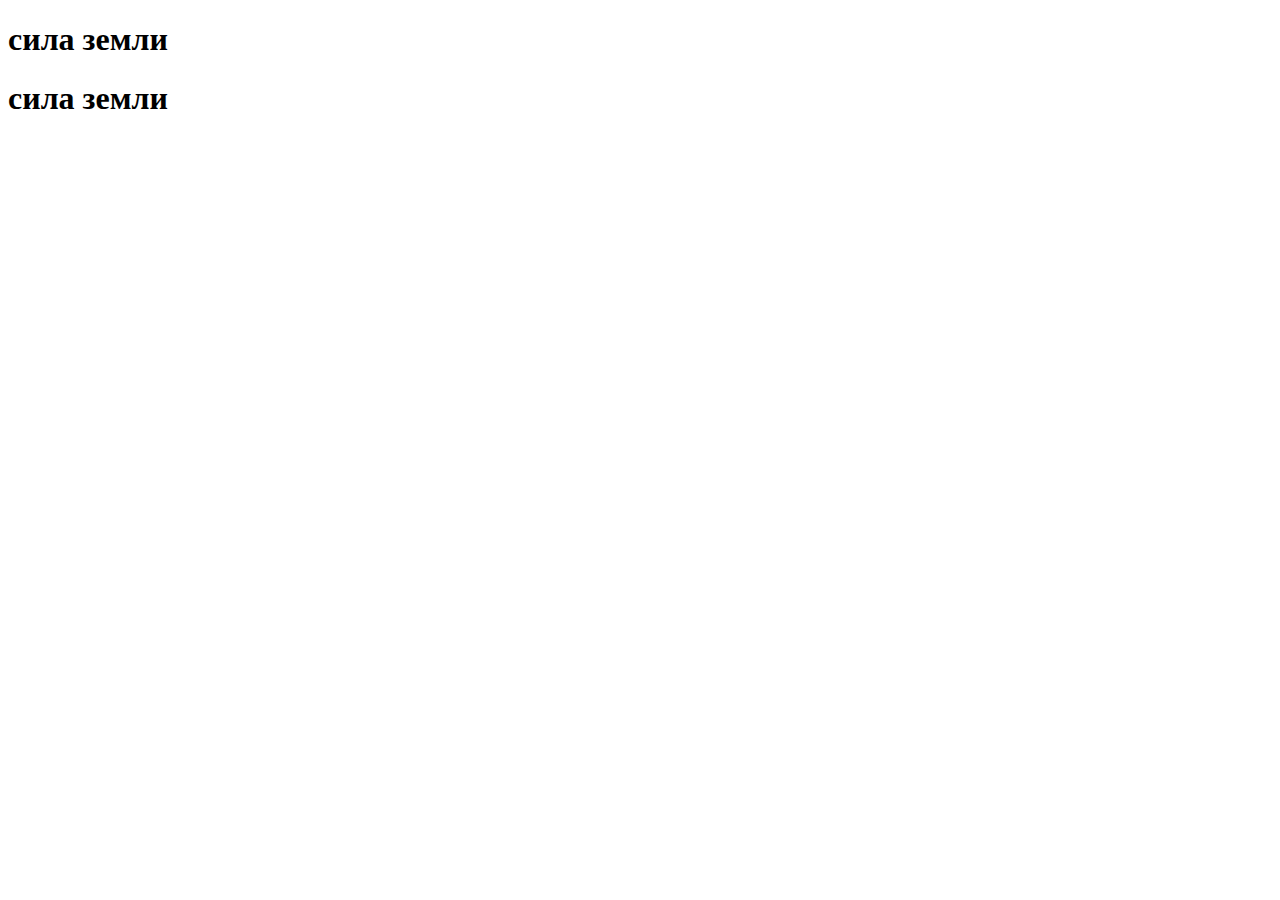
==== index.html @ 93dc607c "init" ====
<!DOCTYPE html>
<html lang="en">
<head>
    <meta charset="UTF-8">
    <meta http-equiv="X-UA-Compatible" content="IE=edge">
    <meta name="viewport" content="width=device-width, initial-scale=1.0">
    <title>Document</title>
</head>
<body>
    <h1>сила земли</h1>
    <h1>сила земли</h1>
</body>
</html>
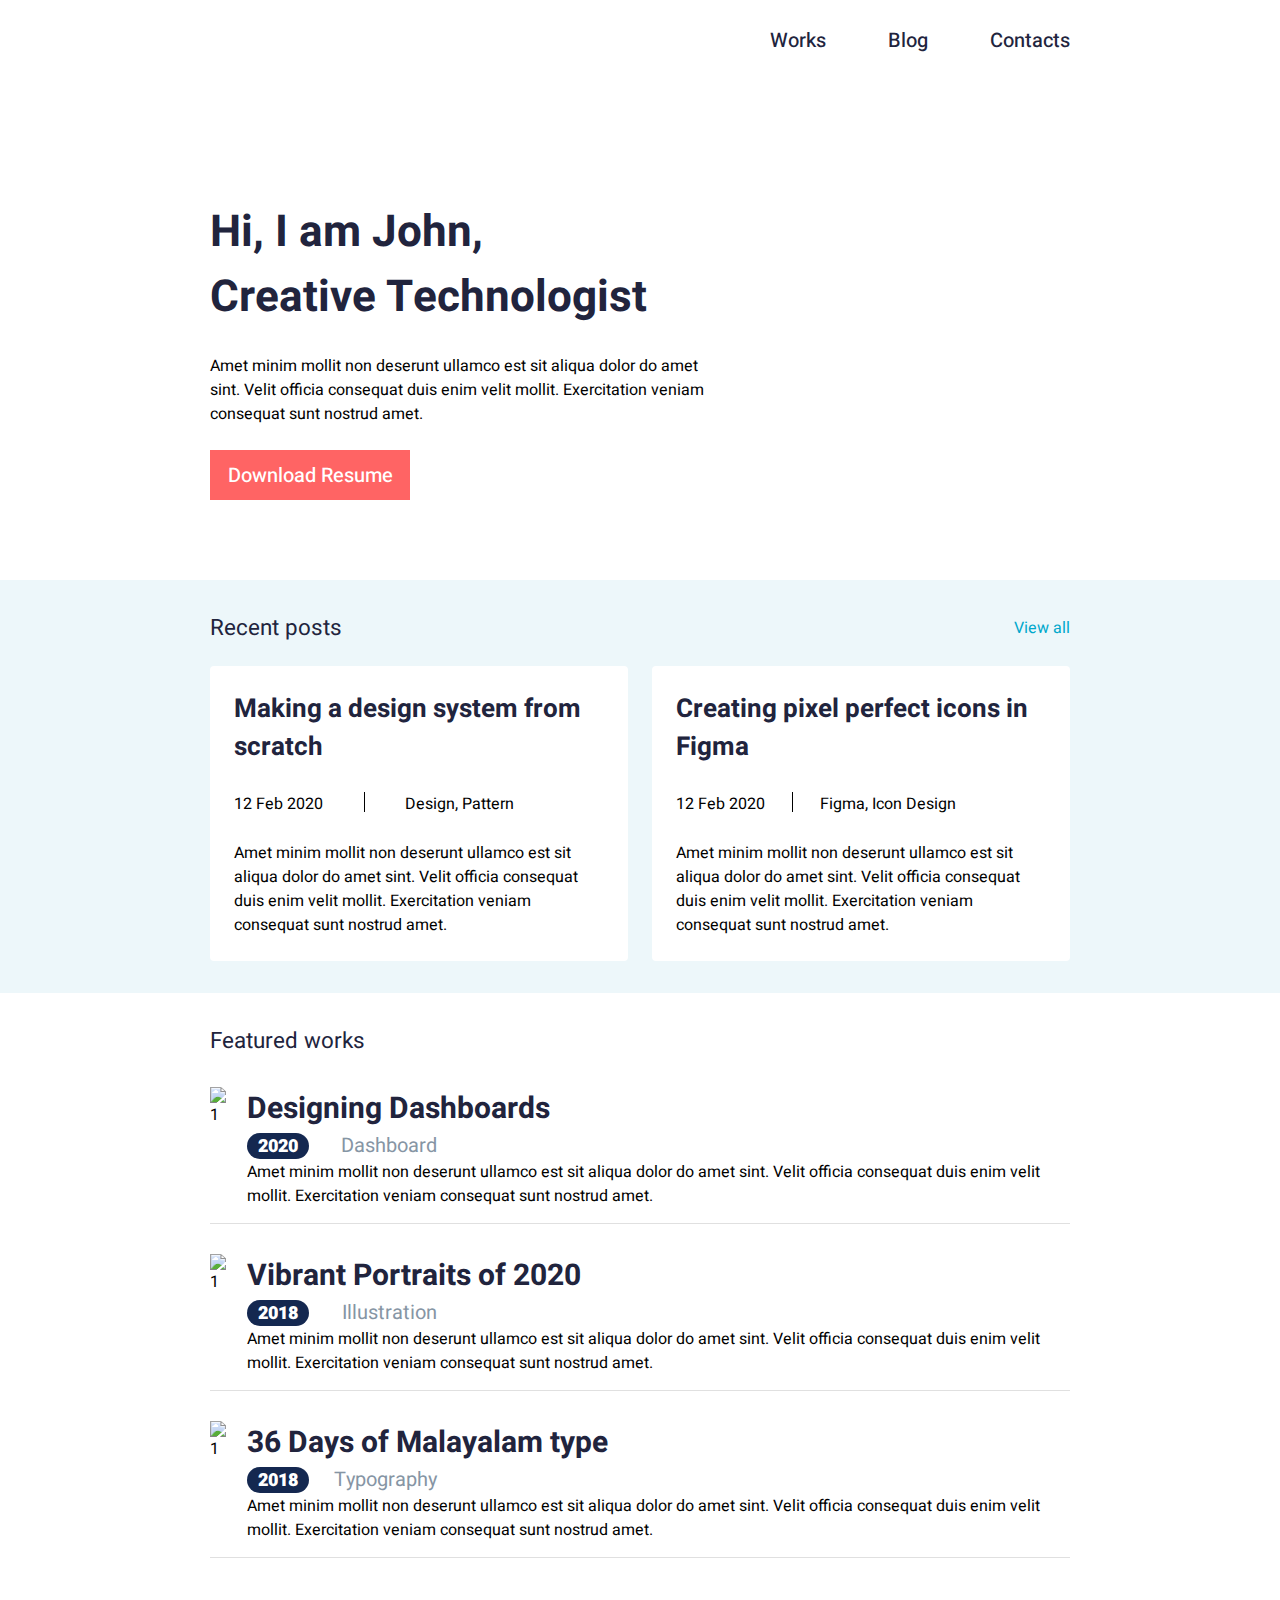
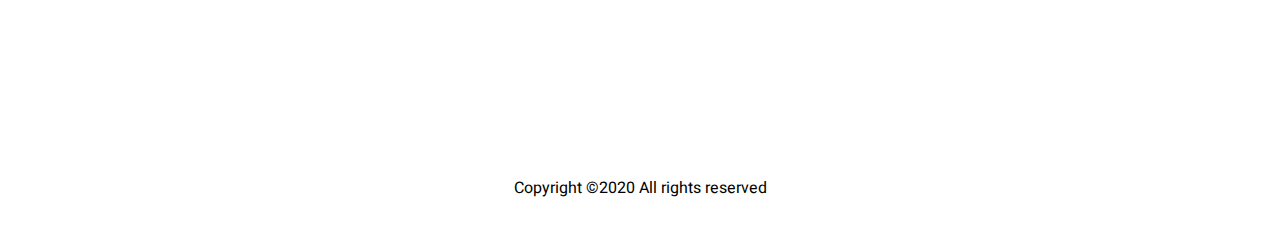
==== commit be7abf78: "new" ====
--- a/index.html
+++ b/index.html
@@ -5,9 +5,136 @@
     <meta http-equiv="X-UA-Compatible" content="IE=edge">
     <meta name="viewport" content="width=device-width, initial-scale=1.0">
     <title>Document</title>
+    <link rel="stylesheet" href="css/style.css">
 </head>
 <body>
-    <h1>сила земли</h1>
-    <h1>сила земли</h1>
+    <main>
+        <div class="container">
+            <header>
+                <ul class="menu">
+                    <li><a href="work.html">Works</a></li>
+                    <li><a href="blogs.html">Blog</a></li>
+                    <li><a href="#">Contacts</a></li>
+                </ul>
+
+                <button class="burger" onclick="toggleMenu()">
+                    <span class="line line-1"></span>
+                    <span class="line line-2"></span>
+                    <span class="line line-3"></span>
+                </button>
+            </header>
+        </div>
+
+        <div class="container">
+            <div class="content">
+                <div class="content-left">
+                    <h1>Hi, I am John, <br> Creative Technologist</h1>
+                    <p>Amet minim mollit non deserunt ullamco est sit aliqua dolor do amet sint. Velit officia consequat duis enim velit mollit. Exercitation veniam consequat sunt nostrud amet.</p>
+                    <button>Download Resume</button>
+                </div>
+                <div class="content-right">
+                    <img src="img/Ellipse 1.svg" alt="">
+                </div>
+            </div>
+        </div>
+
+       <section class="recent">
+           <div class="container">
+               <div class="recent-header">
+                   <h3>Recent posts</h3>
+                   <a href="#" class="all">View all</a>
+               </div>
+
+              <div class="recent-container">
+                    <div class="recent-card-container">
+                        <h3>Making a design system from scratch</h3>
+                        <div class="description">
+                            <p>12 Feb 2020</p>
+                            <span class="line"></span>
+                            <p>Design, Pattern</p>
+                        </div>
+                        <p>
+                            Amet minim mollit non deserunt ullamco est sit aliqua dolor do amet sint. Velit officia consequat duis enim velit mollit. Exercitation veniam consequat sunt nostrud amet.
+                        </p>
+                    </div>
+
+                   <div class="recent-card-container">
+                        <h3>Creating pixel perfect icons in Figma</h3>
+                        <div class="description">
+                            <p>12 Feb 2020</p>
+                            <span class="line"></span>
+                            <p>Figma, Icon Design</p>
+                        </div>
+                        <p>
+                            Amet minim mollit non deserunt ullamco est sit aliqua dolor do amet sint. Velit officia consequat duis enim velit mollit. Exercitation veniam consequat sunt nostrud amet.
+                        </p>
+                   </div>
+              </div>
+           </div>
+       </section>
+
+       <section class="works">
+           <div class="container">
+               <div class="works-header">
+                   <h3>Featured works</h3>
+               </div>
+
+               <div class="works-card-container">
+                   <img src="img/Rectangle 30.svg" alt="1">
+                   <div class="works-card-description">
+                       <h3>Designing Dashboards</h3>
+                       <div class="description">
+                           <div class="date">2020</div>
+                           <div class="tag">Dashboard</div>
+                       </div>
+                       <p>
+                           Amet minim mollit non deserunt ullamco est sit aliqua dolor do amet sint. Velit officia consequat duis enim velit mollit. Exercitation veniam consequat sunt nostrud amet.
+                       </p>
+                   </div>
+               </div>
+
+               <div class="works-card-container">
+                   <img src="img/Rectangle 32.svg" alt="1">
+                   <div class="works-card-description">
+                       <h3>Vibrant Portraits of 2020</h3>
+                       <div class="description">
+                           <div class="date">2018</div>
+                           <div class="tag">Illustration</div>
+                       </div>
+                       <p>
+                           Amet minim mollit non deserunt ullamco est sit aliqua dolor do amet sint. Velit officia consequat duis enim velit mollit. Exercitation veniam consequat sunt nostrud amet.
+                       </p>
+                   </div>
+               </div>
+
+               <div class="works-card-container">
+                   <img src="img/Rectangle 34.svg" alt="1">
+                   <div class="works-card-description">
+                       <h3>36 Days of Malayalam type</h3>
+                       <div class="description">
+                           <div class="date">2018</div>
+                           <div class="tag">Typography</div>
+                       </div>
+                       <p>
+                           Amet minim mollit non deserunt ullamco est sit aliqua dolor do amet sint. Velit officia consequat duis enim velit mollit. Exercitation veniam consequat sunt nostrud amet.
+                       </p>
+                   </div>
+               </div>
+           </div>
+       </section>
+       <footer>
+           <nav>
+               <ul>
+                    <li> <a href="#"> <div class="vk"></div> </a> </li>
+                    <li> <a href="#"> <div class="ok"></div> </a> </li>
+                    <li> <a href="#"> <div class="tg"></div> </a> </li>
+               </ul>
+           </nav>
+           <p>Copyright ©2020 All rights reserved</p>
+       </footer>
+    </main>
+
+    <script src="js/script.js"></script>
+
 </body>
 </html>--- a/css/style.css
+++ b/css/style.css
@@ -0,0 +1,433 @@
+@import url('https://fonts.googleapis.com/css2?family=Heebo:wght@100;200;300;400;500;600;700;800;900&display=swap');
+
+:root {
+    font-size: 16px;
+    --main-color: #21243d;
+    --primary-color: #FF6464;
+    --secondary-color: #00A8CC;
+    --gray-color: #8695a4;
+    --dark-blue: #142850;
+    --blue-bg: #edf7fa;
+    --border-gray: #e0e0e0;
+}
+
+body, html, main {
+    overflow-x: hidden;
+}
+
+* {
+    font-family: 'Heebo', sans-serif;
+    box-sizing: border-box;
+    margin: 0;
+    padding: 0;
+}
+
+section h3 {
+    font-size: 1.4rem;
+    font-weight: 400;
+}
+
+h1 {
+    font-size: 2.75rem;
+}
+
+p {
+    font-size: 1rem;
+}
+
+h1, h2, h3, h4 { 
+    color: var(--main-color);
+}
+
+section.work-detailed h3, section.work-detailed h4 {
+    font-weight: 500;
+    margin: 5px 0;
+}
+
+section.work-detailed h3 {
+    font-size: 1.875rem;
+}
+
+section.work-detailed h4 {
+    font-size: 1.5rem;
+}
+
+.content button {
+    width: 200px;
+    height: 50px;
+    background-color: var(--primary-color);
+    font-size: 1.25rem;
+    font-weight: 500;
+    border: none;
+    color: white;
+}
+
+.container {
+    width: 860px;
+    margin: 0 auto;
+    max-width: 100%;
+}
+
+header {
+    width: 100%; 
+    height: 80px; 
+    display: flex;
+    justify-content: flex-end;
+    align-items: center;
+}
+
+header ul {
+    display: flex;
+    list-style: none;
+    width: 300px;
+    justify-content: space-between;
+    font-size: 1.25rem;
+    font-weight: 500;
+}
+
+header ul li a {
+    text-decoration: none;
+    color: var(--main-color);
+}
+
+header ul li a.active {
+    color: var(--primary-color);
+}
+
+.content {
+    margin: 120px 0 80px 0;
+    display: flex;
+    justify-content: space-between;
+    min-height: 300px;
+}
+
+.content .content-left {
+    display: flex;
+    flex-direction: column;
+    justify-content: space-between;
+    width: 60%;
+}
+
+.content .content-left h1 {
+    font-size: 2.75rem;
+    font-weight: 700;
+}
+
+.content .content-right { 
+    display: flex;
+    align-items: center;
+}
+
+.content .content-right img {
+    filter: drop-shadow(-5px -13px 0px #EDF7FA);
+}
+
+section {
+    padding: 32px 0;
+}
+
+.section-header h2 {
+    font-size: 2.125rem;
+}
+
+section a.all {
+    color: var(--secondary-color);
+    text-decoration: none;
+}
+
+section.recent {
+    background-color: var(--blue-bg);
+}
+
+section.recent .recent-header {
+    display: flex;
+    justify-content: space-between;
+    align-items: center;
+}
+
+section.recent .recent-card-container {
+    max-width: 418px;
+    min-height: 295px;
+    background-color: #ffffff;
+    border-radius: 4px;
+    padding: 24px;
+
+    display: flex;
+    flex-direction: column;
+    justify-content: space-between;
+
+    margin-top: 22px;
+}
+
+section.recent .recent-card-container h3 {
+    font-size: 1.625rem;
+    font-weight: 700;
+
+}
+
+section.recent .recent-card-container .description {
+    display: flex;
+    justify-content: space-between;
+    max-width: 280px;
+}
+
+section.recent .recent-card-container .description .line {
+    width: 1px;
+    height: 20px;
+    background-color: #000000;
+}
+
+section.recent .recent-container {
+    display: flex;
+    justify-content: space-between;
+}
+
+section.works .works-header .description {
+    display: flex;
+    justify-content: space-between;
+    align-items: center;
+    width: 390px;
+
+    margin: 30px 0;
+}
+
+section.works .works-header .description .date {
+    width: 62px;
+    height: 26px;
+    background-color: var(--primary-color);
+    color: #ffffff;
+    border-radius: 16px;
+    font-size: 1.125rem;
+    font-weight: 900;
+    text-align: center;
+}
+
+section.works .works-header .description .tag {
+    font-size: 1.25rem;
+    color: var(--gray-color);
+}
+
+.works-card-container {
+    display: flex;
+    margin-top: 30px;
+    padding-bottom: 15px;
+    border-bottom: 1px solid var(--border-gray);
+}
+
+.works-card-container img {
+    margin-right: 20px;
+}
+
+.works-card-container .works-card-description {
+    display: flex;
+    flex-direction: column;
+    justify-content: space-between;
+}
+
+.works-card-container .works-card-description .description {
+    display: flex;
+    justify-content: space-between;
+    align-items: center;
+    width: 190px;
+}
+
+.works-card-container .works-card-description h3 {
+    font-size: 1.875rem;
+    font-weight: 700;
+}
+
+.works-card-container .works-card-description .description .date {
+    width: 62px;
+    height: 26px;
+    background-color: var(--dark-blue);
+    color: #ffffff;
+    border-radius: 16px;
+    font-size: 1.125rem;
+    font-weight: 900;
+    text-align: center;
+}
+
+.works-card-container .works-card-description .description .tag {
+    font-size: 1.25rem;
+    color: var(--gray-color);
+}
+
+footer {
+    height: 260px;
+
+    display: flex;
+    flex-direction: column;
+    justify-content: flex-end;
+    align-items: center;
+
+    padding-bottom: 50px;
+}
+
+footer nav ul {
+    list-style: none;
+    display: flex;
+    justify-content: space-between;
+    width: 160px;
+}
+
+.vk, .ok, .tg {
+    height: 40px;
+    width: 40px;
+    background-position: center center;
+    background-size: contain;
+    background-repeat: no-repeat;
+
+    margin-bottom: 20px;
+}
+
+.vk {
+    background-image: url('../img/basil_vk-solid (1).svg');
+}
+
+.ok {
+    background-image: url('../img/tabler_brand-ok-ru (1).svg');
+}
+
+.tg {
+    background-image: url('../img/teenyicons_telegram-solid (1).svg');
+}
+
+.work-detailed img {
+    margin: 30px 0;
+    width: 100%;
+}
+
+.work-detailed .first-img {
+    margin: 50px 0;
+}
+
+@media screen and (max-width: 900px) {
+    .container {
+        max-width: 90%;
+    }
+
+    section.recent .recent-card-container {
+        max-width: 48%;
+    }
+}
+
+@media screen and (max-width: 678px) {
+    .content {
+        flex-direction: column-reverse;
+        align-items: center;
+        margin-top: 33px;
+    }
+
+    .content .content-left {
+        width: 90%;
+        align-items: center;
+        text-align: center;
+        margin-top: 33px;
+    }
+
+    .content .content-left button {
+        margin-top: 36px;
+    }
+
+    section.works .works-header h3,
+    section.recent .recent-header h3 {
+        text-align: center;
+    }
+
+    section.recent .recent-header {
+        justify-content: center;
+    }
+
+    section.recent a.all {
+        display: none;
+    }
+
+    section.recent .recent-container {
+        flex-direction: column;
+        align-items: center;
+    }
+
+    section.recent .recent-card-container {
+        max-width: 354px;
+    }
+
+    section.works .works-card-container {
+        flex-direction: column;
+        max-width: 354px;
+        margin-right: auto;
+        margin-left: auto;
+    }
+
+    section.works .works-card-container .works-card-description {
+        min-height: 180px;
+        margin-top: 12px;
+    }
+
+    :root {
+        font-size: 14px;
+    }
+}
+
+button.burger {
+    border: none;
+    width: 40px;
+    height: 25px;
+    background: white;
+    display: none;
+    flex-direction: column;
+    justify-content: space-between;
+    align-items: center;
+}
+
+button.burger .line {
+    display: block;
+    width: 100%;
+    height: 2px;
+    background-color: #000000;
+    transition: .3s;
+}
+
+button.burger.open .line-2 {
+    width: 0px;
+}
+
+button.burger.open .line-1 {
+    transform: rotateZ(45deg) translateX(40%);
+}
+
+button.burger.open .line-3 {
+    transform: rotateZ(-45deg) translateX(42%);
+}
+
+@media screen and (max-width: 576px) {
+    header ul {
+        top: 100px;
+        position: absolute;
+        flex-direction: column;
+        align-items: flex-end;
+        height: 200px;
+        background: #fff;
+        z-index: 2;
+        padding: 20px 10px;
+        width: 100px;
+
+        transform: translateY(100px);
+        opacity: 0;
+        pointer-events: none;
+
+        transition: .3s;
+    }
+
+    header ul.menu.open {
+        transform: translateY(0);
+        opacity: 1;
+        pointer-events: all;
+    }
+
+    button.burger {
+        display: flex;
+    }
+
+
+    
+}
